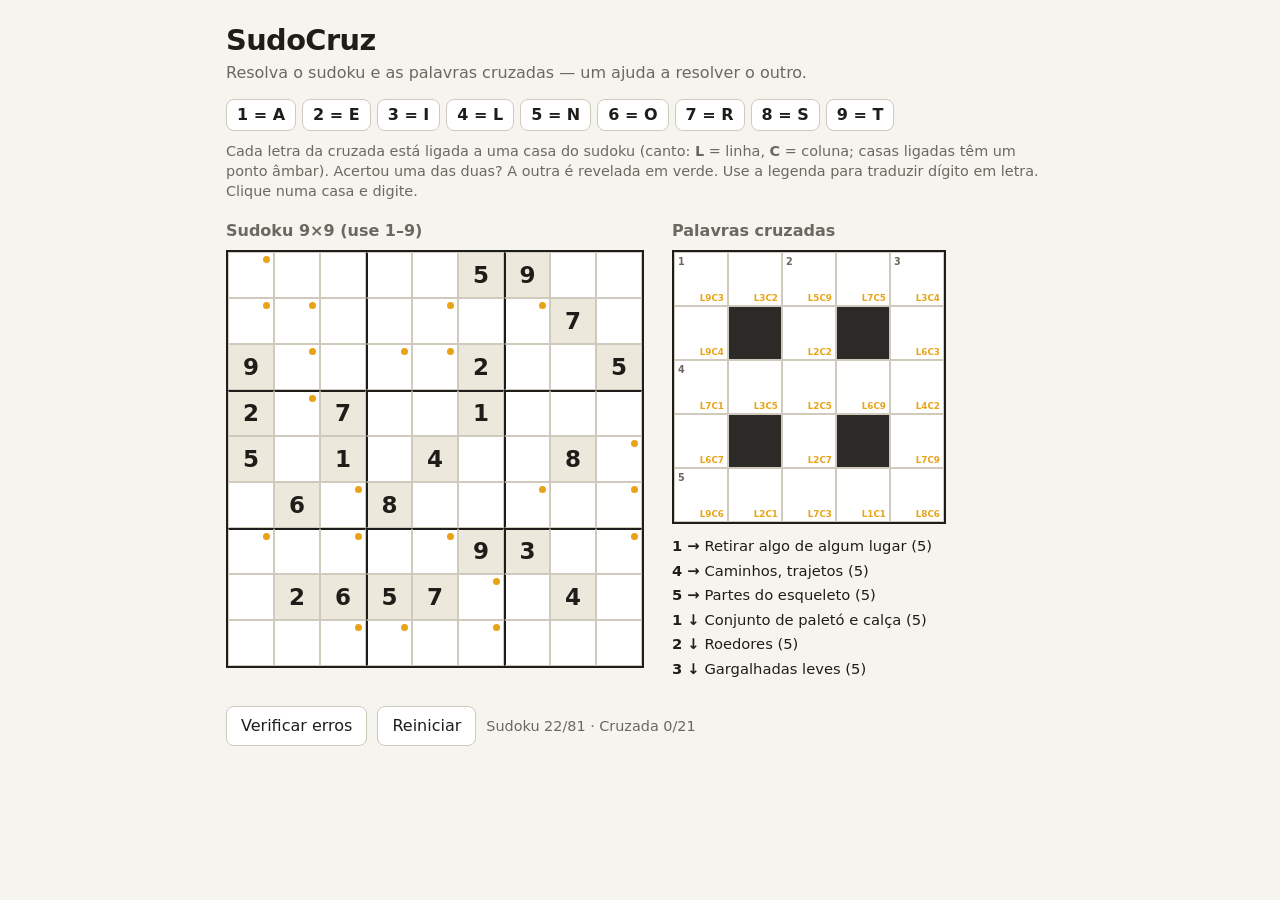
==== index.html @ bffb256e "Create a index html" ====
<!doctype html>
<html lang="pt-BR"><head><meta charset="utf-8">
<meta name="viewport" content="width=device-width, initial-scale=1, viewport-fit=cover">
<title>SudoCruz — Sudoku + Palavras Cruzadas</title>
<style>
:root{box-sizing:border-box;padding-top:env(safe-area-inset-top,0px);padding-bottom:env(safe-area-inset-bottom,0px);
--bg:#f6f4ef;--card:#fff;--ink:#1e1d1a;--mut:#6b685f;--line:#cfcabd;--thick:#1e1d1a;--acc:#2f6fed;--amb:#e8a317;--ok:#1f8a4c;--bad:#d64545;--badbg:#f9dada;--given:#ece8dc;--blk:#2b2a27}
@media(prefers-color-scheme:dark){:root:not([data-theme="light"]){--bg:#171613;--card:#23221e;--ink:#f1eee6;--mut:#a29e92;--line:#4a473f;--thick:#d9d5c8;--acc:#6b9bff;--amb:#f0b64a;--ok:#4cc582;--bad:#ff7b7b;--badbg:#4a2626;--given:#322f28;--blk:#0d0d0b}}
:root[data-theme="dark"]{--bg:#171613;--card:#23221e;--ink:#f1eee6;--mut:#a29e92;--line:#4a473f;--thick:#d9d5c8;--acc:#6b9bff;--amb:#f0b64a;--ok:#4cc582;--bad:#ff7b7b;--badbg:#4a2626;--given:#322f28;--blk:#0d0d0b}
*{box-sizing:border-box}
html,body{margin:0}
body{background:var(--bg);color:var(--ink);font-family:system-ui,-apple-system,"Segoe UI",Roboto,sans-serif;line-height:1.4}
main{max-width:860px;margin:0 auto;padding:20px 16px 40px}
h1{margin:0;font-size:1.8rem;letter-spacing:-.02em}
h2{font-size:1rem;margin:0 0 8px;color:var(--mut);font-weight:600}
.sub{margin:2px 0 14px;color:var(--mut)}
.how{font-size:.9rem;color:var(--mut);margin:10px 0 18px}
.key{display:flex;gap:6px;flex-wrap:wrap}
.key span{background:var(--card);border:1px solid var(--line);border-radius:8px;padding:4px 10px;font-weight:700}
.boards{display:flex;gap:28px;flex-wrap:wrap;align-items:flex-start}
.grid{display:grid;border:2px solid var(--thick);width:max-content}
#su{--s:clamp(31px,9.6vw,46px)}#cw{--s:clamp(40px,11vw,54px)}
.c{width:var(--s);height:var(--s);position:relative;display:flex;align-items:center;justify-content:center;font-size:calc(var(--s)*.5);background:var(--card);border:1px solid var(--line);cursor:pointer;user-select:none;-webkit-tap-highlight-color:transparent}
.c.blk{background:var(--blk);cursor:default}
.c.g{background:var(--given);font-weight:700}
.c.a{color:var(--ok);font-weight:700}
.c.bad{background:var(--badbg);color:var(--bad)}
.c.sel{outline:3px solid var(--acc);outline-offset:-3px;z-index:1}
.c.tl{border-left:2px solid var(--thick)}
.c.tt{border-top:2px solid var(--thick)}
.c.lnk::after{content:"";position:absolute;top:3px;right:3px;width:7px;height:7px;border-radius:50%;background:var(--amb)}
.n{position:absolute;top:2px;left:3px;font-size:.6rem;color:var(--mut);font-weight:600}
.lk{position:absolute;bottom:1px;right:3px;font-size:.55rem;color:var(--amb);font-weight:700}
.clues{margin:12px 0 0;padding-left:0;list-style:none;font-size:.92rem;max-width:300px}
.clues li{margin-bottom:4px}
.bar{display:flex;gap:10px;align-items:center;flex-wrap:wrap;margin-top:22px}
button{font:inherit;background:var(--card);color:var(--ink);border:1px solid var(--line);border-radius:8px;padding:8px 14px;cursor:pointer}
button:hover{border-color:var(--acc)}
#st{color:var(--mut);font-size:.9rem}
#win{margin-top:16px;padding:14px 16px;border-radius:10px;background:var(--given);border:2px solid var(--ok);font-weight:600}
#in{position:fixed;left:-100px;top:0;width:10px;height:10px;opacity:0;font-size:16px}
</style></head>
<body><main>
<h1>SudoCruz</h1>
<p class="sub">Resolva o sudoku e as palavras cruzadas — um ajuda a resolver o outro.</p>
<div class="key" id="key"></div>
<p class="how">Cada letra da cruzada está ligada a uma casa do sudoku (canto: <b>L</b> = linha, <b>C</b> = coluna; casas ligadas têm um ponto âmbar). Acertou uma das duas? A outra é revelada em verde. Use a legenda para traduzir dígito em letra. Clique numa casa e digite.</p>
<div class="boards">
<section><h2>Sudoku 9×9 (use 1–9)</h2><div id="su" class="grid"></div></section>
<section><h2>Palavras cruzadas</h2><div id="cw" class="grid"></div>
<ul class="clues">
<li><b>1 →</b> Retirar algo de algum lugar (5)</li>
<li><b>4 →</b> Caminhos, trajetos (5)</li>
<li><b>5 →</b> Partes do esqueleto (5)</li>
<li><b>1 ↓</b> Conjunto de paletó e calça (5)</li>
<li><b>2 ↓</b> Roedores (5)</li>
<li><b>3 ↓</b> Gargalhadas leves (5)</li>
</ul></section>
</div>
<div class="bar"><button id="chk">Verificar erros</button><button id="rst">Reiniciar</button><span id="st"></span></div>
<div id="win" hidden>🎉 Parabéns! Sudoku e palavras cruzadas resolvidos.</div>
<input id="in" autocomplete="off" autocapitalize="characters" aria-label="entrada">
</main>
<script>
const SOL=[[6,7,2,1,8,5,9,3,4],[8,1,5,3,9,4,6,7,2],[9,3,4,7,6,2,8,1,5],[2,8,7,9,5,1,4,6,3],[5,9,1,6,4,3,2,8,7],[4,6,3,8,2,7,5,9,1],[7,5,8,4,1,9,3,2,6],[3,2,6,5,7,8,1,4,9],[1,4,9,2,3,6,7,5,8]];
const KEY={'1': 'A', '2': 'E', '3': 'I', '4': 'L', '5': 'N', '6': 'O', '7': 'R', '8': 'S', '9': 'T'};
const GIV=[[0,5],[0,6],[1,7],[2,0],[2,5],[2,8],[3,0],[3,2],[3,5],[4,0],[4,2],[4,4],[4,7],[5,1],[5,3],[6,5],[6,6],[7,1],[7,2],[7,3],[7,4],[7,7]];
const WORDS=[{n:1,d:'h',r:0,c:0,w:'TIRAR'},{n:4,d:'h',r:2,c:0,w:'ROTAS'},{n:5,d:'h',r:4,c:0,w:'OSSOS'},{n:1,d:'v',r:0,c:0,w:'TERNO'},{n:2,d:'v',r:0,c:2,w:'RATOS'},{n:3,d:'v',r:0,c:4,w:'RISOS'}];
const LK={'0,0':[8,2],'0,1':[2,1],'0,2':[4,8],'0,3':[6,4],'0,4':[2,3],'1,0':[8,3],'1,2':[1,1],'1,4':[5,2],'2,0':[6,0],'2,1':[2,4],'2,2':[1,4],'2,3':[5,8],'2,4':[3,1],'3,0':[5,6],'3,2':[1,6],'3,4':[6,8],'4,0':[8,5],'4,1':[1,0],'4,2':[6,2],'4,3':[0,0],'4,4':[7,5]};
const NUM={'0,0':1,'0,2':2,'0,4':3,'2,0':4,'4,0':5};
const GV=new Set(GIV.map(a=>a+''));
let su,cwv,sel=null,showErr=false;
const CW={},rev={};
WORDS.forEach(w=>[...w.w].forEach((L,i)=>{const r=w.r+(w.d=='v'?i:0),c=w.c+(w.d=='h'?i:0);CW[r+','+c]={r,c,L}}));
Object.entries(LK).forEach(([k,v])=>{CW[k].sr=v[0];CW[k].sc=v[1];rev[v+'']=CW[k]});
const $=s=>document.querySelector(s);
function reset(){su=SOL.map(r=>r.map(()=>0));GIV.forEach(([r,c])=>su[r][c]=SOL[r][c]);cwv={};sel=null;showErr=false;render()}
function sv(r,c){if(GV.has(r+','+c))return{v:SOL[r][c],t:'g'};const o=rev[r+','+c];if(o&&cwv[o.r+','+o.c]===o.L)return{v:SOL[r][c],t:'a'};return{v:su[r][c],t:''}}
function cv(o){if(su[o.sr][o.sc]===SOL[o.sr][o.sc])return{v:o.L,t:'a'};return{v:cwv[o.r+','+o.c]||'',t:''}}
// build
$('#key').innerHTML=Object.entries(KEY).map(([d,l])=>`<span>${d} = ${l}</span>`).join('');
const gs=$('#su'),gc=$('#cw');
gs.style.gridTemplateColumns='repeat(9,var(--s))';gc.style.gridTemplateColumns='repeat(5,var(--s))';
const sCells={},cCells={};
for(let r=0;r<9;r++)for(let c=0;c<9;c++){const d=document.createElement('div');d.className='c'+(c%3==0&&c?' tl':'')+(r%3==0&&r?' tt':'')+(rev[r+','+c]?' lnk':'');d.onclick=()=>pick('s',r,c);gs.appendChild(d);sCells[r+','+c]=d}
for(let r=0;r<5;r++)for(let c=0;c<5;c++){const k=r+','+c,d=document.createElement('div');if(CW[k]){d.className='c';d.onclick=()=>pick('c',r,c)}else d.className='c blk';gc.appendChild(d);cCells[k]=d}
function pick(g,r,c){sel={g,r,c};render();const i=$('#in');i.value='';i.focus({preventScroll:true})}
function render(){
 let sOk=0,cOk=0;
 for(let r=0;r<9;r++)for(let c=0;c<9;c++){
  const k=r+','+c,x=sv(r,c),d=sCells[k];
  if(x.v===SOL[r][c])sOk++;
  const bad=showErr&&x.t===''&&x.v&&x.v!==SOL[r][c];
  d.className=d.className.replace(/ ?(g|a|bad|sel)\b/g,'')+(x.t?' '+x.t:'')+(bad?' bad':'')+(sel&&sel.g=='s'&&sel.r==r&&sel.c==c?' sel':'');
  d.textContent=x.v||'';
  const o=rev[k];if(o&&!x.v){}
 }
 for(const k in CW){
  const o=CW[k],x=cv(o),d=cCells[k];
  if(x.v===o.L)cOk++;
  const bad=showErr&&x.t===''&&x.v&&x.v!==o.L;
  d.className='c'+(x.t?' '+x.t:'')+(bad?' bad':'')+(sel&&sel.g=='c'&&sel.r==o.r&&sel.c==o.c?' sel':'');
  d.innerHTML=(NUM[k]?`<span class="n">${NUM[k]}</span>`:'')+x.v+`<span class="lk">L${o.sr+1}C${o.sc+1}</span>`;
 }
 $('#st').textContent=`Sudoku ${sOk}/81 · Cruzada ${cOk}/21`;
 $('#win').hidden=!(sOk==81&&cOk==21);
}
function locked(){if(!sel)return true;if(sel.g=='s')return sv(sel.r,sel.c).t!=='';return cv(CW[sel.r+','+sel.c]).t!==''}
function put(ch){
 if(!sel||locked())return;ch=ch.toUpperCase();showErr=false;
 if(sel.g=='s'){if(/^[1-9]$/.test(ch))su[sel.r][sel.c]=+ch}
 else if(/^[A-Z]$/.test(ch))cwv[sel.r+','+sel.c]=ch;
 render();
}
function clear(){if(!sel||locked())return;if(sel.g=='s')su[sel.r][sel.c]=0;else delete cwv[sel.r+','+sel.c];render()}
function move(dr,dc){
 if(!sel)return;const n=sel.g=='s'?9:5;let r=sel.r+dr,c=sel.c+dc;
 while(r>=0&&c>=0&&r<n&&c<n){if(sel.g=='s'||CW[r+','+c]){sel={g:sel.g,r,c};render();return}r+=dr;c+=dc}
}
const inp=$('#in');
inp.addEventListener('input',()=>{const ch=inp.value.slice(-1);inp.value='';if(ch)put(ch)});
inp.addEventListener('keydown',e=>{
 const m={ArrowUp:[-1,0],ArrowDown:[1,0],ArrowLeft:[0,-1],ArrowRight:[0,1]}[e.key];
 if(m){e.preventDefault();move(...m)}else if(e.key=='Backspace'||e.key=='Delete'){e.preventDefault();clear()}
});
$('#chk').onclick=()=>{showErr=!showErr;render()};
$('#rst').onclick=reset;
reset();
</script></body></html>
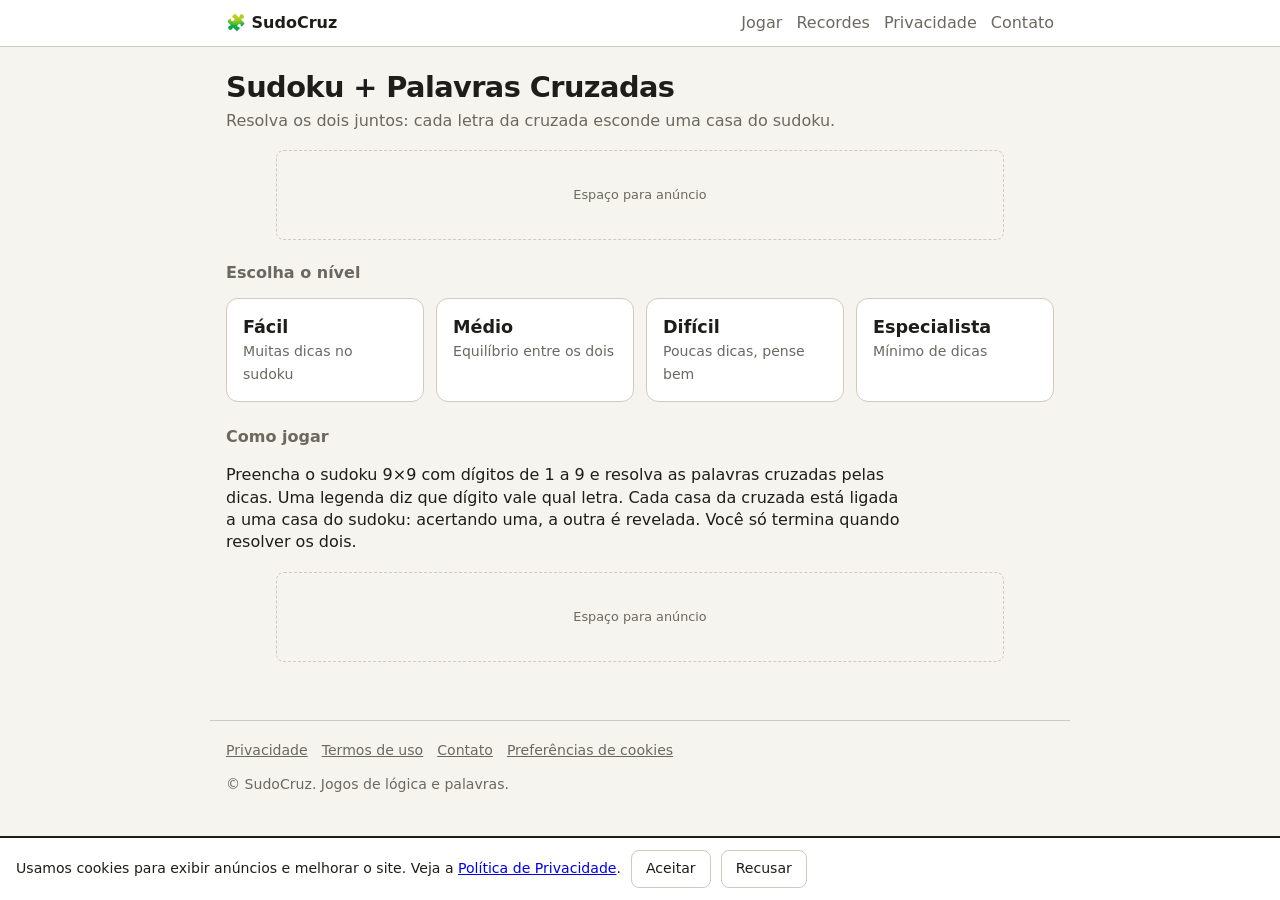
==== commit 69a0ee1c: "Atualização" ====
--- a/index.html
+++ b/index.html
@@ -1,129 +1,2 @@
-<!doctype html>
-<html lang="pt-BR"><head><meta charset="utf-8">
-<meta name="viewport" content="width=device-width, initial-scale=1, viewport-fit=cover">
-<title>SudoCruz — Sudoku + Palavras Cruzadas</title>
-<style>
-:root{box-sizing:border-box;padding-top:env(safe-area-inset-top,0px);padding-bottom:env(safe-area-inset-bottom,0px);
---bg:#f6f4ef;--card:#fff;--ink:#1e1d1a;--mut:#6b685f;--line:#cfcabd;--thick:#1e1d1a;--acc:#2f6fed;--amb:#e8a317;--ok:#1f8a4c;--bad:#d64545;--badbg:#f9dada;--given:#ece8dc;--blk:#2b2a27}
-@media(prefers-color-scheme:dark){:root:not([data-theme="light"]){--bg:#171613;--card:#23221e;--ink:#f1eee6;--mut:#a29e92;--line:#4a473f;--thick:#d9d5c8;--acc:#6b9bff;--amb:#f0b64a;--ok:#4cc582;--bad:#ff7b7b;--badbg:#4a2626;--given:#322f28;--blk:#0d0d0b}}
-:root[data-theme="dark"]{--bg:#171613;--card:#23221e;--ink:#f1eee6;--mut:#a29e92;--line:#4a473f;--thick:#d9d5c8;--acc:#6b9bff;--amb:#f0b64a;--ok:#4cc582;--bad:#ff7b7b;--badbg:#4a2626;--given:#322f28;--blk:#0d0d0b}
-*{box-sizing:border-box}
-html,body{margin:0}
-body{background:var(--bg);color:var(--ink);font-family:system-ui,-apple-system,"Segoe UI",Roboto,sans-serif;line-height:1.4}
-main{max-width:860px;margin:0 auto;padding:20px 16px 40px}
-h1{margin:0;font-size:1.8rem;letter-spacing:-.02em}
-h2{font-size:1rem;margin:0 0 8px;color:var(--mut);font-weight:600}
-.sub{margin:2px 0 14px;color:var(--mut)}
-.how{font-size:.9rem;color:var(--mut);margin:10px 0 18px}
-.key{display:flex;gap:6px;flex-wrap:wrap}
-.key span{background:var(--card);border:1px solid var(--line);border-radius:8px;padding:4px 10px;font-weight:700}
-.boards{display:flex;gap:28px;flex-wrap:wrap;align-items:flex-start}
-.grid{display:grid;border:2px solid var(--thick);width:max-content}
-#su{--s:clamp(31px,9.6vw,46px)}#cw{--s:clamp(40px,11vw,54px)}
-.c{width:var(--s);height:var(--s);position:relative;display:flex;align-items:center;justify-content:center;font-size:calc(var(--s)*.5);background:var(--card);border:1px solid var(--line);cursor:pointer;user-select:none;-webkit-tap-highlight-color:transparent}
-.c.blk{background:var(--blk);cursor:default}
-.c.g{background:var(--given);font-weight:700}
-.c.a{color:var(--ok);font-weight:700}
-.c.bad{background:var(--badbg);color:var(--bad)}
-.c.sel{outline:3px solid var(--acc);outline-offset:-3px;z-index:1}
-.c.tl{border-left:2px solid var(--thick)}
-.c.tt{border-top:2px solid var(--thick)}
-.c.lnk::after{content:"";position:absolute;top:3px;right:3px;width:7px;height:7px;border-radius:50%;background:var(--amb)}
-.n{position:absolute;top:2px;left:3px;font-size:.6rem;color:var(--mut);font-weight:600}
-.lk{position:absolute;bottom:1px;right:3px;font-size:.55rem;color:var(--amb);font-weight:700}
-.clues{margin:12px 0 0;padding-left:0;list-style:none;font-size:.92rem;max-width:300px}
-.clues li{margin-bottom:4px}
-.bar{display:flex;gap:10px;align-items:center;flex-wrap:wrap;margin-top:22px}
-button{font:inherit;background:var(--card);color:var(--ink);border:1px solid var(--line);border-radius:8px;padding:8px 14px;cursor:pointer}
-button:hover{border-color:var(--acc)}
-#st{color:var(--mut);font-size:.9rem}
-#win{margin-top:16px;padding:14px 16px;border-radius:10px;background:var(--given);border:2px solid var(--ok);font-weight:600}
-#in{position:fixed;left:-100px;top:0;width:10px;height:10px;opacity:0;font-size:16px}
-</style></head>
-<body><main>
-<h1>SudoCruz</h1>
-<p class="sub">Resolva o sudoku e as palavras cruzadas — um ajuda a resolver o outro.</p>
-<div class="key" id="key"></div>
-<p class="how">Cada letra da cruzada está ligada a uma casa do sudoku (canto: <b>L</b> = linha, <b>C</b> = coluna; casas ligadas têm um ponto âmbar). Acertou uma das duas? A outra é revelada em verde. Use a legenda para traduzir dígito em letra. Clique numa casa e digite.</p>
-<div class="boards">
-<section><h2>Sudoku 9×9 (use 1–9)</h2><div id="su" class="grid"></div></section>
-<section><h2>Palavras cruzadas</h2><div id="cw" class="grid"></div>
-<ul class="clues">
-<li><b>1 →</b> Retirar algo de algum lugar (5)</li>
-<li><b>4 →</b> Caminhos, trajetos (5)</li>
-<li><b>5 →</b> Partes do esqueleto (5)</li>
-<li><b>1 ↓</b> Conjunto de paletó e calça (5)</li>
-<li><b>2 ↓</b> Roedores (5)</li>
-<li><b>3 ↓</b> Gargalhadas leves (5)</li>
-</ul></section>
-</div>
-<div class="bar"><button id="chk">Verificar erros</button><button id="rst">Reiniciar</button><span id="st"></span></div>
-<div id="win" hidden>🎉 Parabéns! Sudoku e palavras cruzadas resolvidos.</div>
-<input id="in" autocomplete="off" autocapitalize="characters" aria-label="entrada">
-</main>
-<script>
-const SOL=[[6,7,2,1,8,5,9,3,4],[8,1,5,3,9,4,6,7,2],[9,3,4,7,6,2,8,1,5],[2,8,7,9,5,1,4,6,3],[5,9,1,6,4,3,2,8,7],[4,6,3,8,2,7,5,9,1],[7,5,8,4,1,9,3,2,6],[3,2,6,5,7,8,1,4,9],[1,4,9,2,3,6,7,5,8]];
-const KEY={'1': 'A', '2': 'E', '3': 'I', '4': 'L', '5': 'N', '6': 'O', '7': 'R', '8': 'S', '9': 'T'};
-const GIV=[[0,5],[0,6],[1,7],[2,0],[2,5],[2,8],[3,0],[3,2],[3,5],[4,0],[4,2],[4,4],[4,7],[5,1],[5,3],[6,5],[6,6],[7,1],[7,2],[7,3],[7,4],[7,7]];
-const WORDS=[{n:1,d:'h',r:0,c:0,w:'TIRAR'},{n:4,d:'h',r:2,c:0,w:'ROTAS'},{n:5,d:'h',r:4,c:0,w:'OSSOS'},{n:1,d:'v',r:0,c:0,w:'TERNO'},{n:2,d:'v',r:0,c:2,w:'RATOS'},{n:3,d:'v',r:0,c:4,w:'RISOS'}];
-const LK={'0,0':[8,2],'0,1':[2,1],'0,2':[4,8],'0,3':[6,4],'0,4':[2,3],'1,0':[8,3],'1,2':[1,1],'1,4':[5,2],'2,0':[6,0],'2,1':[2,4],'2,2':[1,4],'2,3':[5,8],'2,4':[3,1],'3,0':[5,6],'3,2':[1,6],'3,4':[6,8],'4,0':[8,5],'4,1':[1,0],'4,2':[6,2],'4,3':[0,0],'4,4':[7,5]};
-const NUM={'0,0':1,'0,2':2,'0,4':3,'2,0':4,'4,0':5};
-const GV=new Set(GIV.map(a=>a+''));
-let su,cwv,sel=null,showErr=false;
-const CW={},rev={};
-WORDS.forEach(w=>[...w.w].forEach((L,i)=>{const r=w.r+(w.d=='v'?i:0),c=w.c+(w.d=='h'?i:0);CW[r+','+c]={r,c,L}}));
-Object.entries(LK).forEach(([k,v])=>{CW[k].sr=v[0];CW[k].sc=v[1];rev[v+'']=CW[k]});
-const $=s=>document.querySelector(s);
-function reset(){su=SOL.map(r=>r.map(()=>0));GIV.forEach(([r,c])=>su[r][c]=SOL[r][c]);cwv={};sel=null;showErr=false;render()}
-function sv(r,c){if(GV.has(r+','+c))return{v:SOL[r][c],t:'g'};const o=rev[r+','+c];if(o&&cwv[o.r+','+o.c]===o.L)return{v:SOL[r][c],t:'a'};return{v:su[r][c],t:''}}
-function cv(o){if(su[o.sr][o.sc]===SOL[o.sr][o.sc])return{v:o.L,t:'a'};return{v:cwv[o.r+','+o.c]||'',t:''}}
-// build
-$('#key').innerHTML=Object.entries(KEY).map(([d,l])=>`<span>${d} = ${l}</span>`).join('');
-const gs=$('#su'),gc=$('#cw');
-gs.style.gridTemplateColumns='repeat(9,var(--s))';gc.style.gridTemplateColumns='repeat(5,var(--s))';
-const sCells={},cCells={};
-for(let r=0;r<9;r++)for(let c=0;c<9;c++){const d=document.createElement('div');d.className='c'+(c%3==0&&c?' tl':'')+(r%3==0&&r?' tt':'')+(rev[r+','+c]?' lnk':'');d.onclick=()=>pick('s',r,c);gs.appendChild(d);sCells[r+','+c]=d}
-for(let r=0;r<5;r++)for(let c=0;c<5;c++){const k=r+','+c,d=document.createElement('div');if(CW[k]){d.className='c';d.onclick=()=>pick('c',r,c)}else d.className='c blk';gc.appendChild(d);cCells[k]=d}
-function pick(g,r,c){sel={g,r,c};render();const i=$('#in');i.value='';i.focus({preventScroll:true})}
-function render(){
- let sOk=0,cOk=0;
- for(let r=0;r<9;r++)for(let c=0;c<9;c++){
-  const k=r+','+c,x=sv(r,c),d=sCells[k];
-  if(x.v===SOL[r][c])sOk++;
-  const bad=showErr&&x.t===''&&x.v&&x.v!==SOL[r][c];
-  d.className=d.className.replace(/ ?(g|a|bad|sel)\b/g,'')+(x.t?' '+x.t:'')+(bad?' bad':'')+(sel&&sel.g=='s'&&sel.r==r&&sel.c==c?' sel':'');
-  d.textContent=x.v||'';
-  const o=rev[k];if(o&&!x.v){}
- }
- for(const k in CW){
-  const o=CW[k],x=cv(o),d=cCells[k];
-  if(x.v===o.L)cOk++;
-  const bad=showErr&&x.t===''&&x.v&&x.v!==o.L;
-  d.className='c'+(x.t?' '+x.t:'')+(bad?' bad':'')+(sel&&sel.g=='c'&&sel.r==o.r&&sel.c==o.c?' sel':'');
-  d.innerHTML=(NUM[k]?`<span class="n">${NUM[k]}</span>`:'')+x.v+`<span class="lk">L${o.sr+1}C${o.sc+1}</span>`;
- }
- $('#st').textContent=`Sudoku ${sOk}/81 · Cruzada ${cOk}/21`;
- $('#win').hidden=!(sOk==81&&cOk==21);
-}
-function locked(){if(!sel)return true;if(sel.g=='s')return sv(sel.r,sel.c).t!=='';return cv(CW[sel.r+','+sel.c]).t!==''}
-function put(ch){
- if(!sel||locked())return;ch=ch.toUpperCase();showErr=false;
- if(sel.g=='s'){if(/^[1-9]$/.test(ch))su[sel.r][sel.c]=+ch}
- else if(/^[A-Z]$/.test(ch))cwv[sel.r+','+sel.c]=ch;
- render();
-}
-function clear(){if(!sel||locked())return;if(sel.g=='s')su[sel.r][sel.c]=0;else delete cwv[sel.r+','+sel.c];render()}
-function move(dr,dc){
- if(!sel)return;const n=sel.g=='s'?9:5;let r=sel.r+dr,c=sel.c+dc;
- while(r>=0&&c>=0&&r<n&&c<n){if(sel.g=='s'||CW[r+','+c]){sel={g:sel.g,r,c};render();return}r+=dr;c+=dc}
-}
-const inp=$('#in');
-inp.addEventListener('input',()=>{const ch=inp.value.slice(-1);inp.value='';if(ch)put(ch)});
-inp.addEventListener('keydown',e=>{
- const m={ArrowUp:[-1,0],ArrowDown:[1,0],ArrowLeft:[0,-1],ArrowRight:[0,1]}[e.key];
- if(m){e.preventDefault();move(...m)}else if(e.key=='Backspace'||e.key=='Delete'){e.preventDefault();clear()}
-});
-$('#chk').onclick=()=>{showErr=!showErr;render()};
-$('#rst').onclick=reset;
-reset();
-</script></body></html>
+<!doctype html><html lang="pt-BR"><head><meta charset="utf-8"><meta name="viewport" content="width=device-width, initial-scale=1, viewport-fit=cover"><title>SudoCruz — Sudoku e Palavras Cruzadas online</title><meta name="description" content="Jogue sudoku 9x9 e palavras cruzadas ao mesmo tempo: cada acerto de um revela o outro."><link rel="stylesheet" href="style.css"></head><body><header class="top"><div><a href="index.html">🧩 SudoCruz</a><nav><a href="index.html#jogar">Jogar</a><a href="recordes.html">Recordes</a><a href="privacidade.html">Privacidade</a><a href="contato.html">Contato</a></nav></div></header>
+<main><h1>Sudoku + Palavras Cruzadas</h1><p class="sub">Resolva os dois juntos: cada letra da cruzada esconde uma casa do sudoku.</p><div class="ad" data-slot="top">Espaço para anúncio</div><h2 id="jogar">Escolha o nível</h2><div class="cards"><a class="card" href="jogo.html?nivel=facil"><b>Fácil</b><span>Muitas dicas no sudoku</span></a><a class="card" href="jogo.html?nivel=medio"><b>Médio</b><span>Equilíbrio entre os dois</span></a><a class="card" href="jogo.html?nivel=dificil"><b>Difícil</b><span>Poucas dicas, pense bem</span></a><a class="card" href="jogo.html?nivel=especialista"><b>Especialista</b><span>Mínimo de dicas</span></a></div><h2>Como jogar</h2><p>Preencha o sudoku 9×9 com dígitos de 1 a 9 e resolva as palavras cruzadas pelas dicas. Uma legenda diz que dígito vale qual letra. Cada casa da cruzada está ligada a uma casa do sudoku: acertando uma, a outra é revelada. Você só termina quando resolver os dois.</p><div class="ad" data-slot="bottom">Espaço para anúncio</div></main><footer><a href="privacidade.html">Privacidade</a><a href="termos.html">Termos de uso</a><a href="contato.html">Contato</a><a href="#" onclick="return resetCons()">Preferências de cookies</a><p>© SudoCruz. Jogos de lógica e palavras.</p></footer><script src="ads.js"></script></body></html>
--- a/style.css
+++ b/style.css
@@ -0,0 +1,52 @@
+
+:root{box-sizing:border-box;padding-top:env(safe-area-inset-top,0px);padding-bottom:env(safe-area-inset-bottom,0px);
+--bg:#f6f4ef;--card:#fff;--ink:#1e1d1a;--mut:#6b685f;--line:#cfcabd;--thick:#1e1d1a;--acc:#2f6fed;--amb:#e8a317;--ok:#1f8a4c;--bad:#d64545;--badbg:#f9dada;--given:#ece8dc;--blk:#2b2a27}
+@media(prefers-color-scheme:dark){:root:not([data-theme="light"]){--bg:#171613;--card:#23221e;--ink:#f1eee6;--mut:#a29e92;--line:#4a473f;--thick:#d9d5c8;--acc:#6b9bff;--amb:#f0b64a;--ok:#4cc582;--bad:#ff7b7b;--badbg:#4a2626;--given:#322f28;--blk:#0d0d0b}}
+:root[data-theme="dark"]{--bg:#171613;--card:#23221e;--ink:#f1eee6;--mut:#a29e92;--line:#4a473f;--thick:#d9d5c8;--acc:#6b9bff;--amb:#f0b64a;--ok:#4cc582;--bad:#ff7b7b;--badbg:#4a2626;--given:#322f28;--blk:#0d0d0b}
+*{box-sizing:border-box}
+html,body{margin:0}
+body{background:var(--bg);color:var(--ink);font-family:system-ui,-apple-system,"Segoe UI",Roboto,sans-serif;line-height:1.4}
+main{max-width:860px;margin:0 auto;padding:20px 16px 40px}
+h1{margin:0;font-size:1.8rem;letter-spacing:-.02em}
+h2{font-size:1rem;margin:0 0 8px;color:var(--mut);font-weight:600}
+.sub{margin:2px 0 14px;color:var(--mut)}
+.how{font-size:.9rem;color:var(--mut);margin:10px 0 18px}
+.key{display:flex;gap:6px;flex-wrap:wrap}
+.key span{background:var(--card);border:1px solid var(--line);border-radius:8px;padding:4px 10px;font-weight:700}
+.boards{display:flex;gap:28px;flex-wrap:wrap;align-items:flex-start}
+.grid{display:grid;border:2px solid var(--thick);width:max-content}
+#su{--s:clamp(31px,9.6vw,46px)}#cw{--s:clamp(40px,11vw,54px)}
+.c{width:var(--s);height:var(--s);position:relative;display:flex;align-items:center;justify-content:center;font-size:calc(var(--s)*.5);background:var(--card);border:1px solid var(--line);cursor:pointer;user-select:none;-webkit-tap-highlight-color:transparent}
+.c.blk{background:var(--blk);cursor:default}
+.c.g{background:var(--given);font-weight:700}
+.c.a{color:var(--ok);font-weight:700}
+.c.bad{background:var(--badbg);color:var(--bad)}
+.c.sel{outline:3px solid var(--acc);outline-offset:-3px;z-index:1}
+.c.tl{border-left:2px solid var(--thick)}
+.c.tt{border-top:2px solid var(--thick)}
+.c.lnk::after{content:"";position:absolute;top:3px;right:3px;width:7px;height:7px;border-radius:50%;background:var(--amb)}
+.n{position:absolute;top:2px;left:3px;font-size:.6rem;color:var(--mut);font-weight:600}
+.lk{position:absolute;bottom:1px;right:3px;font-size:.55rem;color:var(--amb);font-weight:700}
+.clues{margin:12px 0 0;padding-left:0;list-style:none;font-size:.92rem;max-width:300px}
+.clues li{margin-bottom:4px}
+.bar{display:flex;gap:10px;align-items:center;flex-wrap:wrap;margin-top:22px}
+button{font:inherit;background:var(--card);color:var(--ink);border:1px solid var(--line);border-radius:8px;padding:8px 14px;cursor:pointer}
+button:hover{border-color:var(--acc)}
+#st{color:var(--mut);font-size:.9rem}
+#win{margin-top:16px;padding:14px 16px;border-radius:10px;background:var(--given);border:2px solid var(--ok);font-weight:600}
+#in{position:fixed;left:-100px;top:0;width:10px;height:10px;opacity:0;font-size:16px}
+
+header.top{background:var(--card);border-bottom:1px solid var(--line)}
+header.top>div{max-width:860px;margin:0 auto;padding:12px 16px;display:flex;justify-content:space-between;align-items:center;flex-wrap:wrap;gap:8px}
+header.top a{color:var(--ink);text-decoration:none;font-weight:700}
+header.top nav a{margin-left:14px;font-weight:500;color:var(--mut)}
+.cards{display:grid;grid-template-columns:repeat(auto-fit,minmax(170px,1fr));gap:12px;margin:14px 0 24px}
+.card{display:block;background:var(--card);border:1px solid var(--line);border-radius:12px;padding:16px;text-decoration:none;color:var(--ink)}
+.card:hover{border-color:var(--acc)}.card b{display:block;font-size:1.1rem}.card span{color:var(--mut);font-size:.88rem}
+.ad{min-height:90px;margin:18px auto;max-width:728px;border:1px dashed var(--line);border-radius:8px;display:flex;align-items:center;justify-content:center;color:var(--mut);font-size:.8rem;overflow:hidden}
+footer{max-width:860px;margin:0 auto;padding:20px 16px 60px;color:var(--mut);font-size:.88rem;border-top:1px solid var(--line)}
+footer a{color:var(--mut);margin-right:14px}
+#cb{position:fixed;left:0;right:0;bottom:0;background:var(--card);border-top:2px solid var(--thick);padding:12px 16px;display:flex;gap:10px;align-items:center;flex-wrap:wrap;z-index:9;font-size:.88rem}
+main h2{margin-top:22px}main p{max-width:680px}
+.tm{font-variant-numeric:tabular-nums;color:var(--ink)}
+details{margin:10px 0;background:var(--card);border:1px solid var(--line);border-radius:10px;padding:10px 14px}summary{cursor:pointer}small{color:var(--mut);font-weight:400}table{border-collapse:collapse;width:100%;max-width:480px;margin-top:8px}td,th{padding:6px 10px;border-bottom:1px solid var(--line);text-align:left}
